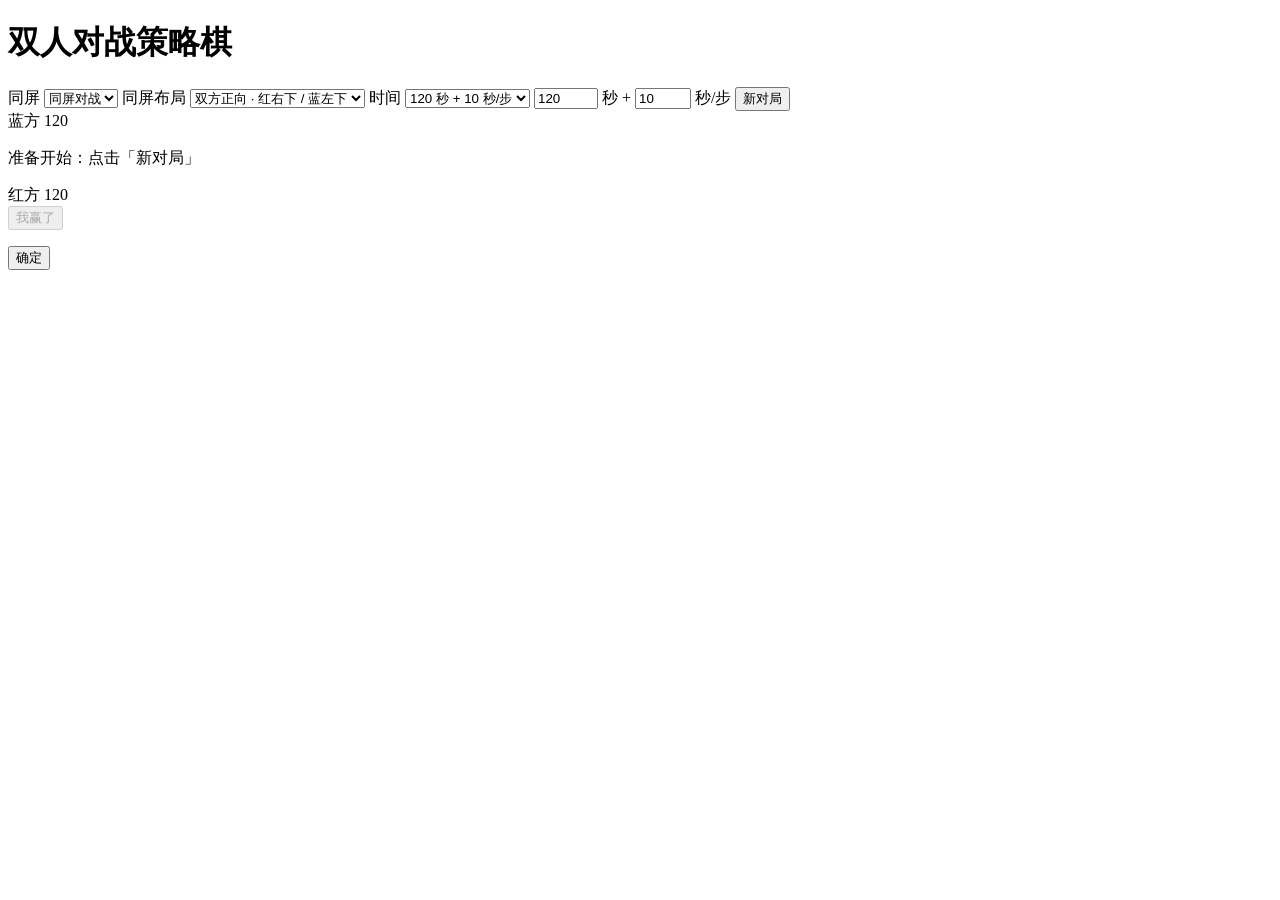
==== index.html @ 0191687a "Update project structure and add initial configuration files" ====
﻿<!DOCTYPE html>
<html lang="zh-CN">
<head>
  <meta charset="UTF-8" />
  <meta name="viewport" content="width=device-width, initial-scale=1" />
  <title>双人对战策略棋 · 十连胜</title>
  <link rel="stylesheet" href="css/style.css" />
</head>
<body>
  <div id="app" class="app" data-screen-mode="1" data-battle-mode="same">
    <header class="top-bar">
      <h1 class="title">双人对战策略棋</h1>
      <div class="mode-picks">
        <label>同屏
          <select id="battleMode">
            <option value="same">同屏对战</option>
            <option value="dual">双机对战</option>
          </select>
        </label>
        <label class="same-only">同屏布局
          <select id="screenMode">
            <option value="1">双方正向 · 红右下 / 蓝左下</option>
            <option value="2">蓝方旋转 180°</option>
          </select>
        </label>
        <label>时间
          <select id="timePreset">
            <option value="120">120 秒 + 10 秒/步</option>
            <option value="custom">自定义</option>
            <option value="unlimited">无限制</option>
          </select>
        </label>
        <span id="customTimeRow" class="custom-time hidden">
          <input type="number" id="baseSec" min="30" max="3600" value="120" /> 秒 +
          <input type="number" id="incSec" min="0" max="120" value="10" /> 秒/步
        </span>
        <button type="button" id="btnNewGame" class="btn">新对局</button>
      </div>
    </header>

    <div class="game-wrap">
      <aside class="panel panel--blue" id="panelBlue" data-player="blue">
        <div class="panel-head">
          <span class="player-name">蓝方</span>
          <span class="clock" id="clockBlue">120</span>
        </div>
        <div class="queue" id="queueBlue" aria-label="蓝方出棋列"></div>
      </aside>

      <main class="board-wrap">
        <div id="firstPlayerBanner" class="banner hidden" role="status"></div>
        <div id="board" class="board" aria-label="15 乘 15 棋盘"></div>
        <p class="hint" id="statusText">准备开始：点击「新对局」</p>
      </main>

      <aside class="panel panel--red" id="panelRed" data-player="red">
        <div class="panel-head">
          <span class="player-name">红方</span>
          <span class="clock" id="clockRed">120</span>
        </div>
        <div class="queue" id="queueRed" aria-label="红方出棋列"></div>
      </aside>
    </div>

    <footer class="bottom-bar">
      <button type="button" id="btnClaimWin" class="btn btn--gold" disabled>我赢了</button>
    </footer>
  </div>

  <div id="modalOverlay" class="modal-overlay hidden" aria-hidden="true">
    <div class="modal" role="dialog" aria-modal="true">
      <p id="modalMessage"></p>
      <button type="button" id="modalClose" class="btn">确定</button>
    </div>
  </div>

  <script defer src="js/game.js"></script>
</body>
</html>
---- css/style.css ----
: r o o t   { 
     - - b g - p a g e :   # 1 a 1 d 2 3 ; 
     - - b o a r d - b g :   # c 8 c 8 c 8 ; 
     - - g r i d - l i n e :   # f f f f f f ; 
     - - c e l l - s t a r t :   # 5 a 5 a 5 a ; 
     - - t e x t :   # e 8 e a e d ; 
     - - m u t e d :   # 9 a a 0 a 6 ; 
     - - r e d - p i p :   # c 6 2 8 2 8 ; 
     - - b l u e - p i p :   # 0 d 4 7 a 1 ; 
     - - p i e c e - w h i t e :   # f a f a f a ; 
     - - p i e c e - s h a d o w :   r g b a ( 0 ,   0 ,   0 ,   0 . 3 5 ) ; 
     - - g o l d :   # f f c 1 0 7 ; 
     - - c e l l - s i z e :   3 6 p x ; 
 } 
 * ,   * : : b e f o r e ,   * : : a f t e r   {   b o x - s i z i n g :   b o r d e r - b o x ;   } 
 b o d y   { 
     m a r g i n :   0 ; 
     m i n - h e i g h t :   1 0 0 v h ; 
     f o n t - f a m i l y :   " S e g o e   U I " ,   " P i n g F a n g   S C " ,   " M i c r o s o f t   Y a H e i " ,   s a n s - s e r i f ; 
     b a c k g r o u n d :   v a r ( - - b g - p a g e ) ; 
     c o l o r :   v a r ( - - t e x t ) ; 
 } 
 . a p p   {   d i s p l a y :   f l e x ;   f l e x - d i r e c t i o n :   c o l u m n ;   m i n - h e i g h t :   1 0 0 v h ;   p a d d i n g :   0 . 7 5 r e m   1 r e m ;   } 
 . t o p - b a r   {   d i s p l a y :   f l e x ;   f l e x - w r a p :   w r a p ;   a l i g n - i t e m s :   c e n t e r ;   g a p :   0 . 7 5 r e m   1 r e m ;   m a r g i n - b o t t o m :   0 . 7 5 r e m ;   } 
 . t i t l e   {   m a r g i n :   0 ;   f o n t - s i z e :   1 . 2 5 r e m ;   f o n t - w e i g h t :   6 0 0 ;   } 
 . m o d e - p i c k s   {   d i s p l a y :   f l e x ;   f l e x - w r a p :   w r a p ;   a l i g n - i t e m s :   c e n t e r ;   g a p :   0 . 5 r e m   1 r e m ;   } 
 . m o d e - p i c k s   l a b e l   {   f o n t - s i z e :   0 . 8 7 5 r e m ;   c o l o r :   v a r ( - - m u t e d ) ;   } 
 . m o d e - p i c k s   s e l e c t ,   . m o d e - p i c k s   i n p u t [ t y p e = " n u m b e r " ]   { 
     m a r g i n - l e f t :   0 . 3 5 r e m ; 
     p a d d i n g :   0 . 2 5 r e m   0 . 5 r e m ; 
     b o r d e r - r a d i u s :   6 p x ; 
     b o r d e r :   1 p x   s o l i d   # 4 4 4 ; 
     b a c k g r o u n d :   # 2 a 2 f 3 8 ; 
     c o l o r :   v a r ( - - t e x t ) ; 
 } 
 . c u s t o m - t i m e . h i d d e n   {   d i s p l a y :   n o n e ;   } 
 . b t n   { 
     p a d d i n g :   0 . 4 5 r e m   1 r e m ; 
     b o r d e r - r a d i u s :   8 p x ; 
     b o r d e r :   1 p x   s o l i d   # 5 5 5 ; 
     b a c k g r o u n d :   # 3 a 4 2 4 d ; 
     c o l o r :   v a r ( - - t e x t ) ; 
     c u r s o r :   p o i n t e r ; 
     f o n t - s i z e :   0 . 9 r e m ; 
 } 
 . b t n : h o v e r : n o t ( : d i s a b l e d )   {   b a c k g r o u n d :   # 4 a 5 4 6 2 ;   } 
 . b t n : d i s a b l e d   {   o p a c i t y :   0 . 4 5 ;   c u r s o r :   n o t - a l l o w e d ;   } 
 . b t n - - g o l d   { 
     b a c k g r o u n d :   l i n e a r - g r a d i e n t ( 1 8 0 d e g ,   # f f d 5 4 f ,   # f f 8 f 0 0 ) ; 
     c o l o r :   # 1 a 1 0 0 0 ; 
     b o r d e r - c o l o r :   # f f 6 f 0 0 ; 
     f o n t - w e i g h t :   6 0 0 ; 
 } 
 . g a m e - w r a p   { 
     f l e x :   1 ; 
     d i s p l a y :   f l e x ; 
     f l e x - d i r e c t i o n :   r o w ; 
     a l i g n - i t e m s :   s t r e t c h ; 
     j u s t i f y - c o n t e n t :   c e n t e r ; 
     g a p :   1 r e m ; 
     m i n - h e i g h t :   0 ; 
 } 
 . a p p [ d a t a - b a t t l e - m o d e = " s a m e " ] [ d a t a - s c r e e n - m o d e = " 1 " ]   . g a m e - w r a p   { 
     d i s p l a y :   g r i d ; 
     g r i d - t e m p l a t e - c o l u m n s :   a u t o   1 f r   a u t o ; 
     g r i d - t e m p l a t e - r o w s :   1 f r   a u t o ; 
     g r i d - t e m p l a t e - a r e a s :   " b l u e   b o a r d   r e d "   " .   b o t t o m   . " ; 
     a l i g n - i t e m s :   s t r e t c h ; 
     j u s t i f y - i t e m s :   c e n t e r ; 
 } 
 . a p p [ d a t a - b a t t l e - m o d e = " s a m e " ] [ d a t a - s c r e e n - m o d e = " 1 " ]   # p a n e l B l u e   {   g r i d - a r e a :   b l u e ;   a l i g n - s e l f :   e n d ;   j u s t i f y - s e l f :   s t a r t ;   } 
 . a p p [ d a t a - b a t t l e - m o d e = " s a m e " ] [ d a t a - s c r e e n - m o d e = " 1 " ]   . b o a r d - w r a p   {   g r i d - a r e a :   b o a r d ;   } 
 . a p p [ d a t a - b a t t l e - m o d e = " s a m e " ] [ d a t a - s c r e e n - m o d e = " 1 " ]   # p a n e l R e d   {   g r i d - a r e a :   r e d ;   a l i g n - s e l f :   e n d ;   j u s t i f y - s e l f :   e n d ;   } 
 . a p p [ d a t a - b a t t l e - m o d e = " s a m e " ] [ d a t a - s c r e e n - m o d e = " 1 " ]   . b o t t o m - b a r   {   g r i d - a r e a :   b o t t o m ;   j u s t i f y - s e l f :   c e n t e r ;   } 
 . a p p [ d a t a - b a t t l e - m o d e = " s a m e " ] [ d a t a - s c r e e n - m o d e = " 2 " ]   # p a n e l B l u e   { 
     t r a n s f o r m :   r o t a t e ( 1 8 0 d e g ) ; 
     t r a n s f o r m - o r i g i n :   c e n t e r   c e n t e r ; 
 } 
 . a p p [ d a t a - b a t t l e - m o d e = " s a m e " ] [ d a t a - s c r e e n - m o d e = " 2 " ]   # p a n e l B l u e   . q u e u e   {   f l e x - d i r e c t i o n :   c o l u m n - r e v e r s e ;   } 
 . a p p [ d a t a - b a t t l e - m o d e = " d u a l " ]   . b o t t o m - b a r   { 
     p o s i t i o n :   f i x e d ; 
     b o t t o m :   0 . 7 5 r e m ; 
     l e f t :   5 0 % ; 
     t r a n s f o r m :   t r a n s l a t e X ( - 5 0 % ) ; 
     z - i n d e x :   1 0 ; 
 } 
 . p a n e l   { 
     d i s p l a y :   f l e x ; 
     f l e x - d i r e c t i o n :   c o l u m n ; 
     m i n - w i d t h :   5 6 p x ; 
     p a d d i n g :   0 . 5 r e m ; 
     b o r d e r - r a d i u s :   1 0 p x ; 
     b a c k g r o u n d :   # 2 5 2 a 3 2 ; 
     b o r d e r :   1 p x   s o l i d   # 3 d 4 4 5 0 ; 
 } 
 . p a n e l - h e a d   {   d i s p l a y :   f l e x ;   f l e x - d i r e c t i o n :   c o l u m n ;   a l i g n - i t e m s :   c e n t e r ;   g a p :   0 . 2 5 r e m ;   m a r g i n - b o t t o m :   0 . 5 r e m ;   f o n t - s i z e :   0 . 8 r e m ;   } 
 . p l a y e r - n a m e   {   f o n t - w e i g h t :   6 0 0 ;   } 
 . p a n e l - - b l u e   . p l a y e r - n a m e   {   c o l o r :   # 6 4 b 5 f 6 ;   } 
 . p a n e l - - r e d   . p l a y e r - n a m e   {   c o l o r :   # e f 9 a 9 a ;   } 
 . c l o c k   {   f o n t - v a r i a n t - n u m e r i c :   t a b u l a r - n u m s ;   f o n t - s i z e :   1 . 1 r e m ;   } 
 . c l o c k - - w a r n   {   c o l o r :   # f f 5 2 5 2 ;   a n i m a t i o n :   p u l s e - r e d   0 . 6 s   e a s e - i n - o u t   i n f i n i t e ;   } 
 @ k e y f r a m e s   p u l s e - r e d   {   0 % ,   1 0 0 %   {   o p a c i t y :   1 ;   }   5 0 %   {   o p a c i t y :   0 . 5 5 ;   }   } 
 . q u e u e   { 
     d i s p l a y :   f l e x ; 
     f l e x - d i r e c t i o n :   c o l u m n ; 
     g a p :   6 p x ; 
     a l i g n - i t e m s :   c e n t e r ; 
     m i n - h e i g h t :   1 2 0 p x ; 
 } 
 . p i e c e   { 
     w i d t h :   2 5 p x ; 
     h e i g h t :   2 5 p x ; 
     m i n - w i d t h :   2 5 p x ; 
     m i n - h e i g h t :   2 5 p x ; 
     b o r d e r - r a d i u s :   6 p x ; 
     b a c k g r o u n d :   v a r ( - - p i e c e - w h i t e ) ; 
     b o x - s h a d o w :   0   2 p x   0   0   r g b a ( 0 ,   0 ,   0 ,   0 . 1 8 ) ,   0   4 p x   8 p x   v a r ( - - p i e c e - s h a d o w ) ,   i n s e t   0   1 p x   0   r g b a ( 2 5 5 ,   2 5 5 ,   2 5 5 ,   0 . 8 5 ) ; 
     d i s p l a y :   f l e x ; 
     a l i g n - i t e m s :   c e n t e r ; 
     j u s t i f y - c o n t e n t :   c e n t e r ; 
     f l e x - s h r i n k :   0 ; 
     o v e r f l o w :   h i d d e n ; 
 } 
 . p i e c e - - s v g   s v g   { 
     d i s p l a y :   b l o c k ; 
     w i d t h :   2 5 p x ; 
     h e i g h t :   2 5 p x ; 
     v e r t i c a l - a l i g n :   m i d d l e ; 
 } 
 . b o a r d - w r a p   {   d i s p l a y :   f l e x ;   f l e x - d i r e c t i o n :   c o l u m n ;   a l i g n - i t e m s :   c e n t e r ;   g a p :   0 . 5 r e m ;   p o s i t i o n :   r e l a t i v e ;   } 
 . b a n n e r   { 
     p o s i t i o n :   a b s o l u t e ; 
     t o p :   - 2 p x ; 
     l e f t :   5 0 % ; 
     t r a n s f o r m :   t r a n s l a t e X ( - 5 0 % ) ; 
     z - i n d e x :   5 ; 
     p a d d i n g :   0 . 5 r e m   1 . 2 5 r e m ; 
     b o r d e r - r a d i u s :   8 p x ; 
     b a c k g r o u n d :   r g b a ( 3 0 ,   3 5 ,   4 2 ,   0 . 9 5 ) ; 
     b o r d e r :   1 p x   s o l i d   # 5 5 5 ; 
     f o n t - w e i g h t :   6 0 0 ; 
     w h i t e - s p a c e :   n o w r a p ; 
 } 
 . b a n n e r . h i d d e n   {   d i s p l a y :   n o n e ;   } 
 . b o a r d   { 
     d i s p l a y :   g r i d ; 
     g r i d - t e m p l a t e - c o l u m n s :   r e p e a t ( 1 5 ,   v a r ( - - c e l l - s i z e ) ) ; 
     g r i d - t e m p l a t e - r o w s :   r e p e a t ( 1 5 ,   v a r ( - - c e l l - s i z e ) ) ; 
     g a p :   1 p x ; 
     b a c k g r o u n d :   v a r ( - - g r i d - l i n e ) ; 
     p a d d i n g :   1 p x ; 
     b o r d e r - r a d i u s :   4 p x ; 
     u s e r - s e l e c t :   n o n e ; 
 } 
 . c e l l   { 
     w i d t h :   v a r ( - - c e l l - s i z e ) ; 
     h e i g h t :   v a r ( - - c e l l - s i z e ) ; 
     b a c k g r o u n d :   v a r ( - - b o a r d - b g ) ; 
     d i s p l a y :   f l e x ; 
     a l i g n - i t e m s :   c e n t e r ; 
     j u s t i f y - c o n t e n t :   c e n t e r ; 
     c u r s o r :   p o i n t e r ; 
 } 
 . c e l l   >   . p i e c e   { 
     f l e x - s h r i n k :   0 ; 
 } 
 . c e l l - - s t a r t   {   b a c k g r o u n d :   v a r ( - - c e l l - s t a r t ) ;   } 
 . c e l l - - p r e v i e w   {   o u t l i n e :   2 p x   d a s h e d   r g b a ( 2 5 5 ,   2 5 5 ,   2 5 5 ,   0 . 5 ) ;   o u t l i n e - o f f s e t :   - 2 p x ;   } 
 . c e l l - - i n v a l i d   {   c u r s o r :   n o t - a l l o w e d ;   } 
 . p i e c e - - o n - b o a r d   { 
     b o x - s h a d o w :   0   1 p x   0   0   r g b a ( 0 ,   0 ,   0 ,   0 . 2 ) ,   0   3 p x   6 p x   v a r ( - - p i e c e - s h a d o w ) ,   i n s e t   0   1 p x   0   r g b a ( 2 5 5 ,   2 5 5 ,   2 5 5 ,   0 . 9 ) ; 
 } 
 . p i e c e - - n e x t   { 
     o u t l i n e :   3 p x   s o l i d   v a r ( - - g o l d ) ; 
     o u t l i n e - o f f s e t :   2 p x ; 
     a n i m a t i o n :   p o p - n e x t   1 s   e a s e - i n - o u t   i n f i n i t e ; 
 } 
 @ k e y f r a m e s   p o p - n e x t   {   0 % ,   1 0 0 %   {   t r a n s f o r m :   s c a l e ( 1 ) ;   }   5 0 %   {   t r a n s f o r m :   s c a l e ( 1 . 0 8 ) ;   }   } 
 . h i n t   {   m a r g i n :   0 ;   f o n t - s i z e :   0 . 9 r e m ;   c o l o r :   v a r ( - - m u t e d ) ;   t e x t - a l i g n :   c e n t e r ;   m a x - w i d t h :   2 8 r e m ;   } 
 . b o t t o m - b a r   {   m a r g i n - t o p :   a u t o ;   p a d d i n g - t o p :   0 . 7 5 r e m ;   d i s p l a y :   f l e x ;   j u s t i f y - c o n t e n t :   c e n t e r ;   } 
 . f x - w i n   {   a n i m a t i o n :   w i n - g l o w   1 . 2 s   e a s e - o u t   f o r w a r d s ;   } 
 @ k e y f r a m e s   w i n - g l o w   { 
     0 %   {   b o x - s h a d o w :   0   0   0   0   r g b a ( 2 5 5 ,   1 9 3 ,   7 ,   0 . 8 ) ;   } 
     1 0 0 %   {   b o x - s h a d o w :   0   0   3 2 p x   1 2 p x   r g b a ( 2 5 5 ,   1 9 3 ,   7 ,   0 . 3 5 ) ;   } 
 } 
 . b o a r d - - l o c k e d   . c e l l   {   p o i n t e r - e v e n t s :   n o n e ;   c u r s o r :   d e f a u l t ;   } 
 . m o d a l - o v e r l a y   { 
     p o s i t i o n :   f i x e d ; 
     i n s e t :   0 ; 
     b a c k g r o u n d :   r g b a ( 0 ,   0 ,   0 ,   0 . 5 5 ) ; 
     d i s p l a y :   f l e x ; 
     a l i g n - i t e m s :   c e n t e r ; 
     j u s t i f y - c o n t e n t :   c e n t e r ; 
     z - i n d e x :   1 0 0 ; 
     p a d d i n g :   1 r e m ; 
 } 
 . m o d a l - o v e r l a y . h i d d e n   {   d i s p l a y :   n o n e ;   } 
 . m o d a l   { 
     b a c k g r o u n d :   # 2 d 3 3 3 d ; 
     b o r d e r :   1 p x   s o l i d   # 5 5 5 ; 
     b o r d e r - r a d i u s :   1 2 p x ; 
     p a d d i n g :   1 . 5 r e m ; 
     m a x - w i d t h :   2 2 r e m ; 
     t e x t - a l i g n :   c e n t e r ; 
 } 
 . m o d a l   p   {   m a r g i n :   0   0   1 r e m ;   l i n e - h e i g h t :   1 . 5 ;   } 
 @ m e d i a   ( m a x - w i d t h :   9 0 0 p x )   { 
     : r o o t   {   - - c e l l - s i z e :   2 8 p x ;   } 
     . g a m e - w r a p   {   f l e x - w r a p :   w r a p ;   } 
 } 
 
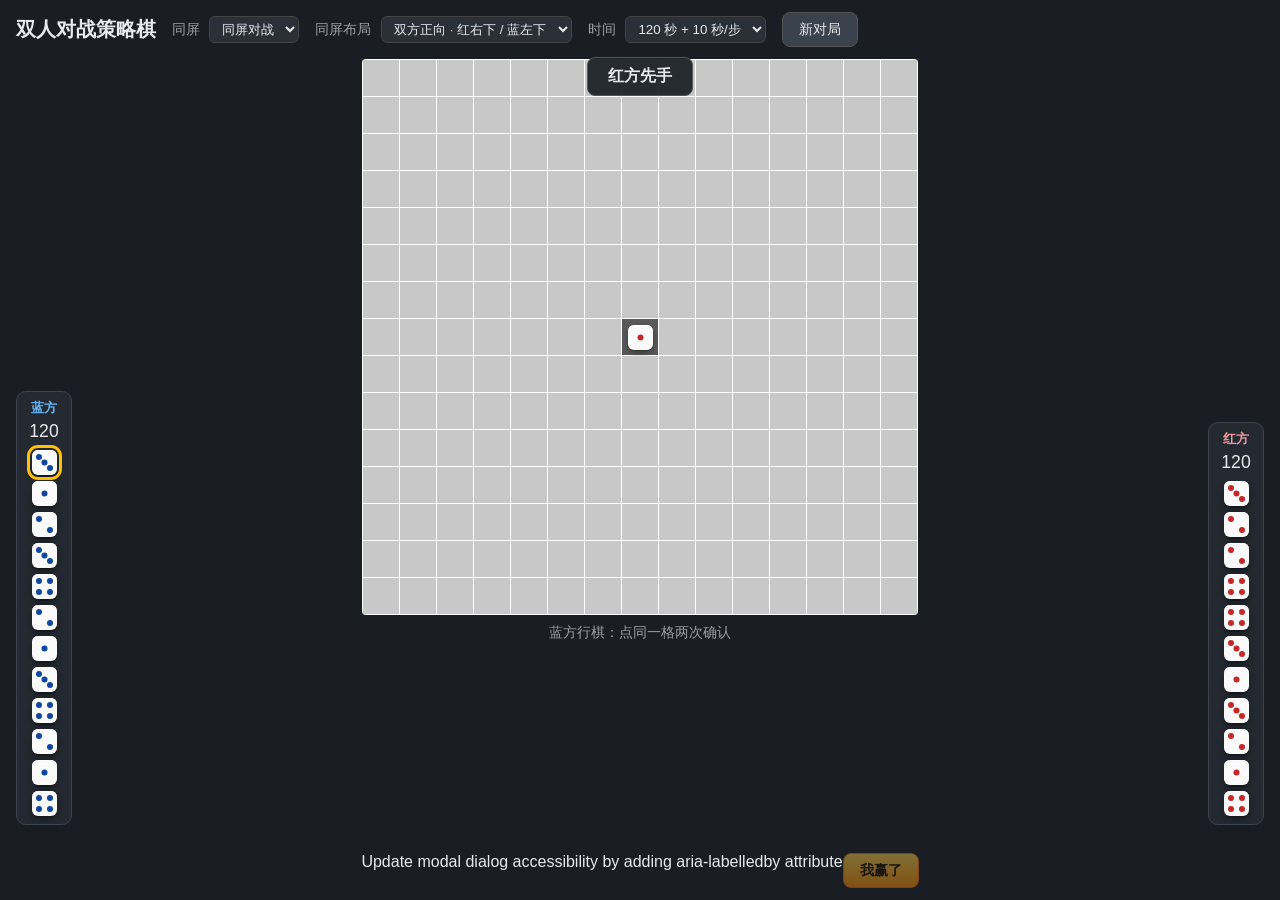
==== commit 8aaea9e2: "确认提交游戏代码" ====
--- a/index.html
+++ b/index.html
@@ -63,7 +63,7 @@
     </div>
 
     <footer class="bottom-bar">
-      <button type="button" id="btnClaimWin" class="btn btn--gold" disabled>我赢了</button>
+Update modal dialog accessibility by adding aria-labelledby attribute      <button type="button" id="btnClaimWin" class="btn btn--gold" disabled>我赢了</button>
     </footer>
   </div>
 
--- a/css/style.css
+++ b/css/style.css
@@ -1,211 +1,210 @@
-: r o o t   { 
-     - - b g - p a g e :   # 1 a 1 d 2 3 ; 
-     - - b o a r d - b g :   # c 8 c 8 c 8 ; 
-     - - g r i d - l i n e :   # f f f f f f ; 
-     - - c e l l - s t a r t :   # 5 a 5 a 5 a ; 
-     - - t e x t :   # e 8 e a e d ; 
-     - - m u t e d :   # 9 a a 0 a 6 ; 
-     - - r e d - p i p :   # c 6 2 8 2 8 ; 
-     - - b l u e - p i p :   # 0 d 4 7 a 1 ; 
-     - - p i e c e - w h i t e :   # f a f a f a ; 
-     - - p i e c e - s h a d o w :   r g b a ( 0 ,   0 ,   0 ,   0 . 3 5 ) ; 
-     - - g o l d :   # f f c 1 0 7 ; 
-     - - c e l l - s i z e :   3 6 p x ; 
- } 
- * ,   * : : b e f o r e ,   * : : a f t e r   {   b o x - s i z i n g :   b o r d e r - b o x ;   } 
- b o d y   { 
-     m a r g i n :   0 ; 
-     m i n - h e i g h t :   1 0 0 v h ; 
-     f o n t - f a m i l y :   " S e g o e   U I " ,   " P i n g F a n g   S C " ,   " M i c r o s o f t   Y a H e i " ,   s a n s - s e r i f ; 
-     b a c k g r o u n d :   v a r ( - - b g - p a g e ) ; 
-     c o l o r :   v a r ( - - t e x t ) ; 
- } 
- . a p p   {   d i s p l a y :   f l e x ;   f l e x - d i r e c t i o n :   c o l u m n ;   m i n - h e i g h t :   1 0 0 v h ;   p a d d i n g :   0 . 7 5 r e m   1 r e m ;   } 
- . t o p - b a r   {   d i s p l a y :   f l e x ;   f l e x - w r a p :   w r a p ;   a l i g n - i t e m s :   c e n t e r ;   g a p :   0 . 7 5 r e m   1 r e m ;   m a r g i n - b o t t o m :   0 . 7 5 r e m ;   } 
- . t i t l e   {   m a r g i n :   0 ;   f o n t - s i z e :   1 . 2 5 r e m ;   f o n t - w e i g h t :   6 0 0 ;   } 
- . m o d e - p i c k s   {   d i s p l a y :   f l e x ;   f l e x - w r a p :   w r a p ;   a l i g n - i t e m s :   c e n t e r ;   g a p :   0 . 5 r e m   1 r e m ;   } 
- . m o d e - p i c k s   l a b e l   {   f o n t - s i z e :   0 . 8 7 5 r e m ;   c o l o r :   v a r ( - - m u t e d ) ;   } 
- . m o d e - p i c k s   s e l e c t ,   . m o d e - p i c k s   i n p u t [ t y p e = " n u m b e r " ]   { 
-     m a r g i n - l e f t :   0 . 3 5 r e m ; 
-     p a d d i n g :   0 . 2 5 r e m   0 . 5 r e m ; 
-     b o r d e r - r a d i u s :   6 p x ; 
-     b o r d e r :   1 p x   s o l i d   # 4 4 4 ; 
-     b a c k g r o u n d :   # 2 a 2 f 3 8 ; 
-     c o l o r :   v a r ( - - t e x t ) ; 
- } 
- . c u s t o m - t i m e . h i d d e n   {   d i s p l a y :   n o n e ;   } 
- . b t n   { 
-     p a d d i n g :   0 . 4 5 r e m   1 r e m ; 
-     b o r d e r - r a d i u s :   8 p x ; 
-     b o r d e r :   1 p x   s o l i d   # 5 5 5 ; 
-     b a c k g r o u n d :   # 3 a 4 2 4 d ; 
-     c o l o r :   v a r ( - - t e x t ) ; 
-     c u r s o r :   p o i n t e r ; 
-     f o n t - s i z e :   0 . 9 r e m ; 
- } 
- . b t n : h o v e r : n o t ( : d i s a b l e d )   {   b a c k g r o u n d :   # 4 a 5 4 6 2 ;   } 
- . b t n : d i s a b l e d   {   o p a c i t y :   0 . 4 5 ;   c u r s o r :   n o t - a l l o w e d ;   } 
- . b t n - - g o l d   { 
-     b a c k g r o u n d :   l i n e a r - g r a d i e n t ( 1 8 0 d e g ,   # f f d 5 4 f ,   # f f 8 f 0 0 ) ; 
-     c o l o r :   # 1 a 1 0 0 0 ; 
-     b o r d e r - c o l o r :   # f f 6 f 0 0 ; 
-     f o n t - w e i g h t :   6 0 0 ; 
- } 
- . g a m e - w r a p   { 
-     f l e x :   1 ; 
-     d i s p l a y :   f l e x ; 
-     f l e x - d i r e c t i o n :   r o w ; 
-     a l i g n - i t e m s :   s t r e t c h ; 
-     j u s t i f y - c o n t e n t :   c e n t e r ; 
-     g a p :   1 r e m ; 
-     m i n - h e i g h t :   0 ; 
- } 
- . a p p [ d a t a - b a t t l e - m o d e = " s a m e " ] [ d a t a - s c r e e n - m o d e = " 1 " ]   . g a m e - w r a p   { 
-     d i s p l a y :   g r i d ; 
-     g r i d - t e m p l a t e - c o l u m n s :   a u t o   1 f r   a u t o ; 
-     g r i d - t e m p l a t e - r o w s :   1 f r   a u t o ; 
-     g r i d - t e m p l a t e - a r e a s :   " b l u e   b o a r d   r e d "   " .   b o t t o m   . " ; 
-     a l i g n - i t e m s :   s t r e t c h ; 
-     j u s t i f y - i t e m s :   c e n t e r ; 
- } 
- . a p p [ d a t a - b a t t l e - m o d e = " s a m e " ] [ d a t a - s c r e e n - m o d e = " 1 " ]   # p a n e l B l u e   {   g r i d - a r e a :   b l u e ;   a l i g n - s e l f :   e n d ;   j u s t i f y - s e l f :   s t a r t ;   } 
- . a p p [ d a t a - b a t t l e - m o d e = " s a m e " ] [ d a t a - s c r e e n - m o d e = " 1 " ]   . b o a r d - w r a p   {   g r i d - a r e a :   b o a r d ;   } 
- . a p p [ d a t a - b a t t l e - m o d e = " s a m e " ] [ d a t a - s c r e e n - m o d e = " 1 " ]   # p a n e l R e d   {   g r i d - a r e a :   r e d ;   a l i g n - s e l f :   e n d ;   j u s t i f y - s e l f :   e n d ;   } 
- . a p p [ d a t a - b a t t l e - m o d e = " s a m e " ] [ d a t a - s c r e e n - m o d e = " 1 " ]   . b o t t o m - b a r   {   g r i d - a r e a :   b o t t o m ;   j u s t i f y - s e l f :   c e n t e r ;   } 
- . a p p [ d a t a - b a t t l e - m o d e = " s a m e " ] [ d a t a - s c r e e n - m o d e = " 2 " ]   # p a n e l B l u e   { 
-     t r a n s f o r m :   r o t a t e ( 1 8 0 d e g ) ; 
-     t r a n s f o r m - o r i g i n :   c e n t e r   c e n t e r ; 
- } 
- . a p p [ d a t a - b a t t l e - m o d e = " s a m e " ] [ d a t a - s c r e e n - m o d e = " 2 " ]   # p a n e l B l u e   . q u e u e   {   f l e x - d i r e c t i o n :   c o l u m n - r e v e r s e ;   } 
- . a p p [ d a t a - b a t t l e - m o d e = " d u a l " ]   . b o t t o m - b a r   { 
-     p o s i t i o n :   f i x e d ; 
-     b o t t o m :   0 . 7 5 r e m ; 
-     l e f t :   5 0 % ; 
-     t r a n s f o r m :   t r a n s l a t e X ( - 5 0 % ) ; 
-     z - i n d e x :   1 0 ; 
- } 
- . p a n e l   { 
-     d i s p l a y :   f l e x ; 
-     f l e x - d i r e c t i o n :   c o l u m n ; 
-     m i n - w i d t h :   5 6 p x ; 
-     p a d d i n g :   0 . 5 r e m ; 
-     b o r d e r - r a d i u s :   1 0 p x ; 
-     b a c k g r o u n d :   # 2 5 2 a 3 2 ; 
-     b o r d e r :   1 p x   s o l i d   # 3 d 4 4 5 0 ; 
- } 
- . p a n e l - h e a d   {   d i s p l a y :   f l e x ;   f l e x - d i r e c t i o n :   c o l u m n ;   a l i g n - i t e m s :   c e n t e r ;   g a p :   0 . 2 5 r e m ;   m a r g i n - b o t t o m :   0 . 5 r e m ;   f o n t - s i z e :   0 . 8 r e m ;   } 
- . p l a y e r - n a m e   {   f o n t - w e i g h t :   6 0 0 ;   } 
- . p a n e l - - b l u e   . p l a y e r - n a m e   {   c o l o r :   # 6 4 b 5 f 6 ;   } 
- . p a n e l - - r e d   . p l a y e r - n a m e   {   c o l o r :   # e f 9 a 9 a ;   } 
- . c l o c k   {   f o n t - v a r i a n t - n u m e r i c :   t a b u l a r - n u m s ;   f o n t - s i z e :   1 . 1 r e m ;   } 
- . c l o c k - - w a r n   {   c o l o r :   # f f 5 2 5 2 ;   a n i m a t i o n :   p u l s e - r e d   0 . 6 s   e a s e - i n - o u t   i n f i n i t e ;   } 
- @ k e y f r a m e s   p u l s e - r e d   {   0 % ,   1 0 0 %   {   o p a c i t y :   1 ;   }   5 0 %   {   o p a c i t y :   0 . 5 5 ;   }   } 
- . q u e u e   { 
-     d i s p l a y :   f l e x ; 
-     f l e x - d i r e c t i o n :   c o l u m n ; 
-     g a p :   6 p x ; 
-     a l i g n - i t e m s :   c e n t e r ; 
-     m i n - h e i g h t :   1 2 0 p x ; 
- } 
- . p i e c e   { 
-     w i d t h :   2 5 p x ; 
-     h e i g h t :   2 5 p x ; 
-     m i n - w i d t h :   2 5 p x ; 
-     m i n - h e i g h t :   2 5 p x ; 
-     b o r d e r - r a d i u s :   6 p x ; 
-     b a c k g r o u n d :   v a r ( - - p i e c e - w h i t e ) ; 
-     b o x - s h a d o w :   0   2 p x   0   0   r g b a ( 0 ,   0 ,   0 ,   0 . 1 8 ) ,   0   4 p x   8 p x   v a r ( - - p i e c e - s h a d o w ) ,   i n s e t   0   1 p x   0   r g b a ( 2 5 5 ,   2 5 5 ,   2 5 5 ,   0 . 8 5 ) ; 
-     d i s p l a y :   f l e x ; 
-     a l i g n - i t e m s :   c e n t e r ; 
-     j u s t i f y - c o n t e n t :   c e n t e r ; 
-     f l e x - s h r i n k :   0 ; 
-     o v e r f l o w :   h i d d e n ; 
- } 
- . p i e c e - - s v g   s v g   { 
-     d i s p l a y :   b l o c k ; 
-     w i d t h :   2 5 p x ; 
-     h e i g h t :   2 5 p x ; 
-     v e r t i c a l - a l i g n :   m i d d l e ; 
- } 
- . b o a r d - w r a p   {   d i s p l a y :   f l e x ;   f l e x - d i r e c t i o n :   c o l u m n ;   a l i g n - i t e m s :   c e n t e r ;   g a p :   0 . 5 r e m ;   p o s i t i o n :   r e l a t i v e ;   } 
- . b a n n e r   { 
-     p o s i t i o n :   a b s o l u t e ; 
-     t o p :   - 2 p x ; 
-     l e f t :   5 0 % ; 
-     t r a n s f o r m :   t r a n s l a t e X ( - 5 0 % ) ; 
-     z - i n d e x :   5 ; 
-     p a d d i n g :   0 . 5 r e m   1 . 2 5 r e m ; 
-     b o r d e r - r a d i u s :   8 p x ; 
-     b a c k g r o u n d :   r g b a ( 3 0 ,   3 5 ,   4 2 ,   0 . 9 5 ) ; 
-     b o r d e r :   1 p x   s o l i d   # 5 5 5 ; 
-     f o n t - w e i g h t :   6 0 0 ; 
-     w h i t e - s p a c e :   n o w r a p ; 
- } 
- . b a n n e r . h i d d e n   {   d i s p l a y :   n o n e ;   } 
- . b o a r d   { 
-     d i s p l a y :   g r i d ; 
-     g r i d - t e m p l a t e - c o l u m n s :   r e p e a t ( 1 5 ,   v a r ( - - c e l l - s i z e ) ) ; 
-     g r i d - t e m p l a t e - r o w s :   r e p e a t ( 1 5 ,   v a r ( - - c e l l - s i z e ) ) ; 
-     g a p :   1 p x ; 
-     b a c k g r o u n d :   v a r ( - - g r i d - l i n e ) ; 
-     p a d d i n g :   1 p x ; 
-     b o r d e r - r a d i u s :   4 p x ; 
-     u s e r - s e l e c t :   n o n e ; 
- } 
- . c e l l   { 
-     w i d t h :   v a r ( - - c e l l - s i z e ) ; 
-     h e i g h t :   v a r ( - - c e l l - s i z e ) ; 
-     b a c k g r o u n d :   v a r ( - - b o a r d - b g ) ; 
-     d i s p l a y :   f l e x ; 
-     a l i g n - i t e m s :   c e n t e r ; 
-     j u s t i f y - c o n t e n t :   c e n t e r ; 
-     c u r s o r :   p o i n t e r ; 
- } 
- . c e l l   >   . p i e c e   { 
-     f l e x - s h r i n k :   0 ; 
- } 
- . c e l l - - s t a r t   {   b a c k g r o u n d :   v a r ( - - c e l l - s t a r t ) ;   } 
- . c e l l - - p r e v i e w   {   o u t l i n e :   2 p x   d a s h e d   r g b a ( 2 5 5 ,   2 5 5 ,   2 5 5 ,   0 . 5 ) ;   o u t l i n e - o f f s e t :   - 2 p x ;   } 
- . c e l l - - i n v a l i d   {   c u r s o r :   n o t - a l l o w e d ;   } 
- . p i e c e - - o n - b o a r d   { 
-     b o x - s h a d o w :   0   1 p x   0   0   r g b a ( 0 ,   0 ,   0 ,   0 . 2 ) ,   0   3 p x   6 p x   v a r ( - - p i e c e - s h a d o w ) ,   i n s e t   0   1 p x   0   r g b a ( 2 5 5 ,   2 5 5 ,   2 5 5 ,   0 . 9 ) ; 
- } 
- . p i e c e - - n e x t   { 
-     o u t l i n e :   3 p x   s o l i d   v a r ( - - g o l d ) ; 
-     o u t l i n e - o f f s e t :   2 p x ; 
-     a n i m a t i o n :   p o p - n e x t   1 s   e a s e - i n - o u t   i n f i n i t e ; 
- } 
- @ k e y f r a m e s   p o p - n e x t   {   0 % ,   1 0 0 %   {   t r a n s f o r m :   s c a l e ( 1 ) ;   }   5 0 %   {   t r a n s f o r m :   s c a l e ( 1 . 0 8 ) ;   }   } 
- . h i n t   {   m a r g i n :   0 ;   f o n t - s i z e :   0 . 9 r e m ;   c o l o r :   v a r ( - - m u t e d ) ;   t e x t - a l i g n :   c e n t e r ;   m a x - w i d t h :   2 8 r e m ;   } 
- . b o t t o m - b a r   {   m a r g i n - t o p :   a u t o ;   p a d d i n g - t o p :   0 . 7 5 r e m ;   d i s p l a y :   f l e x ;   j u s t i f y - c o n t e n t :   c e n t e r ;   } 
- . f x - w i n   {   a n i m a t i o n :   w i n - g l o w   1 . 2 s   e a s e - o u t   f o r w a r d s ;   } 
- @ k e y f r a m e s   w i n - g l o w   { 
-     0 %   {   b o x - s h a d o w :   0   0   0   0   r g b a ( 2 5 5 ,   1 9 3 ,   7 ,   0 . 8 ) ;   } 
-     1 0 0 %   {   b o x - s h a d o w :   0   0   3 2 p x   1 2 p x   r g b a ( 2 5 5 ,   1 9 3 ,   7 ,   0 . 3 5 ) ;   } 
- } 
- . b o a r d - - l o c k e d   . c e l l   {   p o i n t e r - e v e n t s :   n o n e ;   c u r s o r :   d e f a u l t ;   } 
- . m o d a l - o v e r l a y   { 
-     p o s i t i o n :   f i x e d ; 
-     i n s e t :   0 ; 
-     b a c k g r o u n d :   r g b a ( 0 ,   0 ,   0 ,   0 . 5 5 ) ; 
-     d i s p l a y :   f l e x ; 
-     a l i g n - i t e m s :   c e n t e r ; 
-     j u s t i f y - c o n t e n t :   c e n t e r ; 
-     z - i n d e x :   1 0 0 ; 
-     p a d d i n g :   1 r e m ; 
- } 
- . m o d a l - o v e r l a y . h i d d e n   {   d i s p l a y :   n o n e ;   } 
- . m o d a l   { 
-     b a c k g r o u n d :   # 2 d 3 3 3 d ; 
-     b o r d e r :   1 p x   s o l i d   # 5 5 5 ; 
-     b o r d e r - r a d i u s :   1 2 p x ; 
-     p a d d i n g :   1 . 5 r e m ; 
-     m a x - w i d t h :   2 2 r e m ; 
-     t e x t - a l i g n :   c e n t e r ; 
- } 
- . m o d a l   p   {   m a r g i n :   0   0   1 r e m ;   l i n e - h e i g h t :   1 . 5 ;   } 
- @ m e d i a   ( m a x - w i d t h :   9 0 0 p x )   { 
-     : r o o t   {   - - c e l l - s i z e :   2 8 p x ;   } 
-     . g a m e - w r a p   {   f l e x - w r a p :   w r a p ;   } 
- } 
- +:root {
+  --bg-page: #1a1d23;
+  --board-bg: #c8c8c8;
+  --grid-line: #ffffff;
+  --cell-start: #5a5a5a;
+  --text: #e8eaed;
+  --muted: #9aa0a6;
+  --red-pip: #c62828;
+  --blue-pip: #0d47a1;
+  --piece-white: #fafafa;
+  --piece-shadow: rgba(0, 0, 0, 0.35);
+  --gold: #ffc107;
+  --cell-size: 36px;
+}
+*, *::before, *::after { box-sizing: border-box; }
+body {
+  margin: 0;
+  min-height: 100vh;
+  font-family: "Segoe UI", "PingFang SC", "Microsoft YaHei", sans-serif;
+  background: var(--bg-page);
+  color: var(--text);
+}
+.app { display: flex; flex-direction: column; min-height: 100vh; padding: 0.75rem 1rem; }
+.top-bar { display: flex; flex-wrap: wrap; align-items: center; gap: 0.75rem 1rem; margin-bottom: 0.75rem; }
+.title { margin: 0; font-size: 1.25rem; font-weight: 600; }
+.mode-picks { display: flex; flex-wrap: wrap; align-items: center; gap: 0.5rem 1rem; }
+.mode-picks label { font-size: 0.875rem; color: var(--muted); }
+.mode-picks select, .mode-picks input[type="number"] {
+  margin-left: 0.35rem;
+  padding: 0.25rem 0.5rem;
+  border-radius: 6px;
+  border: 1px solid #444;
+  background: #2a2f38;
+  color: var(--text);
+}
+.custom-time.hidden { display: none; }
+.btn {
+  padding: 0.45rem 1rem;
+  border-radius: 8px;
+  border: 1px solid #555;
+  background: #3a424d;
+  color: var(--text);
+  cursor: pointer;
+  font-size: 0.9rem;
+}
+.btn:hover:not(:disabled) { background: #4a5462; }
+.btn:disabled { opacity: 0.45; cursor: not-allowed; }
+.btn--gold {
+  background: linear-gradient(180deg, #ffd54f, #ff8f00);
+  color: #1a1000;
+  border-color: #ff6f00;
+  font-weight: 600;
+}
+.game-wrap {
+  flex: 1;
+  display: flex;
+  flex-direction: row;
+  align-items: stretch;
+  justify-content: center;
+  gap: 1rem;
+  min-height: 0;
+}
+.app[data-battle-mode="same"][data-screen-mode="1"] .game-wrap {
+  display: grid;
+  grid-template-columns: auto 1fr auto;
+  grid-template-rows: 1fr auto;
+  grid-template-areas: "blue board red" ". bottom .";
+  align-items: stretch;
+  justify-items: center;
+}
+.app[data-battle-mode="same"][data-screen-mode="1"] #panelBlue { grid-area: blue; align-self: end; justify-self: start; }
+.app[data-battle-mode="same"][data-screen-mode="1"] .board-wrap { grid-area: board; }
+.app[data-battle-mode="same"][data-screen-mode="1"] #panelRed { grid-area: red; align-self: end; justify-self: end; }
+.app[data-battle-mode="same"][data-screen-mode="1"] .bottom-bar { grid-area: bottom; justify-self: center; }
+.app[data-battle-mode="same"][data-screen-mode="2"] #panelBlue {
+  transform: rotate(180deg);
+  transform-origin: center center;
+}
+.app[data-battle-mode="same"][data-screen-mode="2"] #panelBlue .queue { flex-direction: column-reverse; }
+.app[data-battle-mode="dual"] .bottom-bar {
+  position: fixed;
+  bottom: 0.75rem;
+  left: 50%;
+  transform: translateX(-50%);
+  z-index: 10;
+}
+.panel {
+  display: flex;
+  flex-direction: column;
+  min-width: 56px;
+  padding: 0.5rem;
+  border-radius: 10px;
+  background: #252a32;
+  border: 1px solid #3d4450;
+}
+.panel-head { display: flex; flex-direction: column; align-items: center; gap: 0.25rem; margin-bottom: 0.5rem; font-size: 0.8rem; }
+.player-name { font-weight: 600; }
+.panel--blue .player-name { color: #64b5f6; }
+.panel--red .player-name { color: #ef9a9a; }
+.clock { font-variant-numeric: tabular-nums; font-size: 1.1rem; }
+.clock--warn { color: #ff5252; animation: pulse-red 0.6s ease-in-out infinite; }
+@keyframes pulse-red { 0%, 100% { opacity: 1; } 50% { opacity: 0.55; } }
+.queue {
+  display: flex;
+  flex-direction: column;
+  gap: 6px;
+  align-items: center;
+  min-height: 120px;
+}
+.piece {
+  width: 25px;
+  height: 25px;
+  min-width: 25px;
+  min-height: 25px;
+  border-radius: 6px;
+  background: var(--piece-white);
+  box-shadow: 0 2px 0 0 rgba(0, 0, 0, 0.18), 0 4px 8px var(--piece-shadow), inset 0 1px 0 rgba(255, 255, 255, 0.85);
+  display: flex;
+  align-items: center;
+  justify-content: center;
+  flex-shrink: 0;
+  overflow: hidden;
+}
+.piece--svg svg {
+  display: block;
+  width: 25px;
+  height: 25px;
+  vertical-align: middle;
+}
+.board-wrap { display: flex; flex-direction: column; align-items: center; gap: 0.5rem; position: relative; }
+.banner {
+  position: absolute;
+  top: -2px;
+  left: 50%;
+  transform: translateX(-50%);
+  z-index: 5;
+  padding: 0.5rem 1.25rem;
+  border-radius: 8px;
+  background: rgba(30, 35, 42, 0.95);
+  border: 1px solid #555;
+  font-weight: 600;
+  white-space: nowrap;
+}
+.banner.hidden { display: none; }
+.board {
+  display: grid;
+  grid-template-columns: repeat(15, var(--cell-size));
+  grid-template-rows: repeat(15, var(--cell-size));
+  gap: 1px;
+  background: var(--grid-line);
+  padding: 1px;
+  border-radius: 4px;
+  user-select: none;
+}
+.cell {
+  width: var(--cell-size);
+  height: var(--cell-size);
+  background: var(--board-bg);
+  display: flex;
+  align-items: center;
+  justify-content: center;
+  cursor: pointer;
+}
+.cell > .piece {
+  flex-shrink: 0;
+}
+.cell--start { background: var(--cell-start); }
+.cell--preview { outline: 2px dashed rgba(255, 255, 255, 0.5); outline-offset: -2px; }
+.cell--invalid { cursor: not-allowed; }
+.piece--on-board {
+  box-shadow: 0 1px 0 0 rgba(0, 0, 0, 0.2), 0 3px 6px var(--piece-shadow), inset 0 1px 0 rgba(255, 255, 255, 0.9);
+}
+.piece--next {
+  outline: 3px solid var(--gold);
+  outline-offset: 2px;
+  animation: pop-next 1s ease-in-out infinite;
+}
+@keyframes pop-next { 0%, 100% { transform: scale(1); } 50% { transform: scale(1.08); } }
+.hint { margin: 0; font-size: 0.9rem; color: var(--muted); text-align: center; max-width: 28rem; }
+.bottom-bar { margin-top: auto; padding-top: 0.75rem; display: flex; justify-content: center; }
+.fx-win { animation: win-glow 1.2s ease-out forwards; }
+@keyframes win-glow {
+  0% { box-shadow: 0 0 0 0 rgba(255, 193, 7, 0.8); }
+  100% { box-shadow: 0 0 32px 12px rgba(255, 193, 7, 0.35); }
+}
+.board--locked .cell { pointer-events: none; cursor: default; }
+.modal-overlay {
+  position: fixed;
+  inset: 0;
+  background: rgba(0, 0, 0, 0.55);
+  display: flex;
+  align-items: center;
+  justify-content: center;
+  z-index: 100;
+  padding: 1rem;
+}
+.modal-overlay.hidden { display: none; }
+.modal {
+  background: #2d333d;
+  border: 1px solid #555;
+  border-radius: 12px;
+  padding: 1.5rem;
+  max-width: 22rem;
+  text-align: center;
+}
+.modal p { margin: 0 0 1rem; line-height: 1.5; }
+@media (max-width: 900px) {
+  :root { --cell-size: 28px; }
+  .game-wrap { flex-wrap: wrap; }
+}
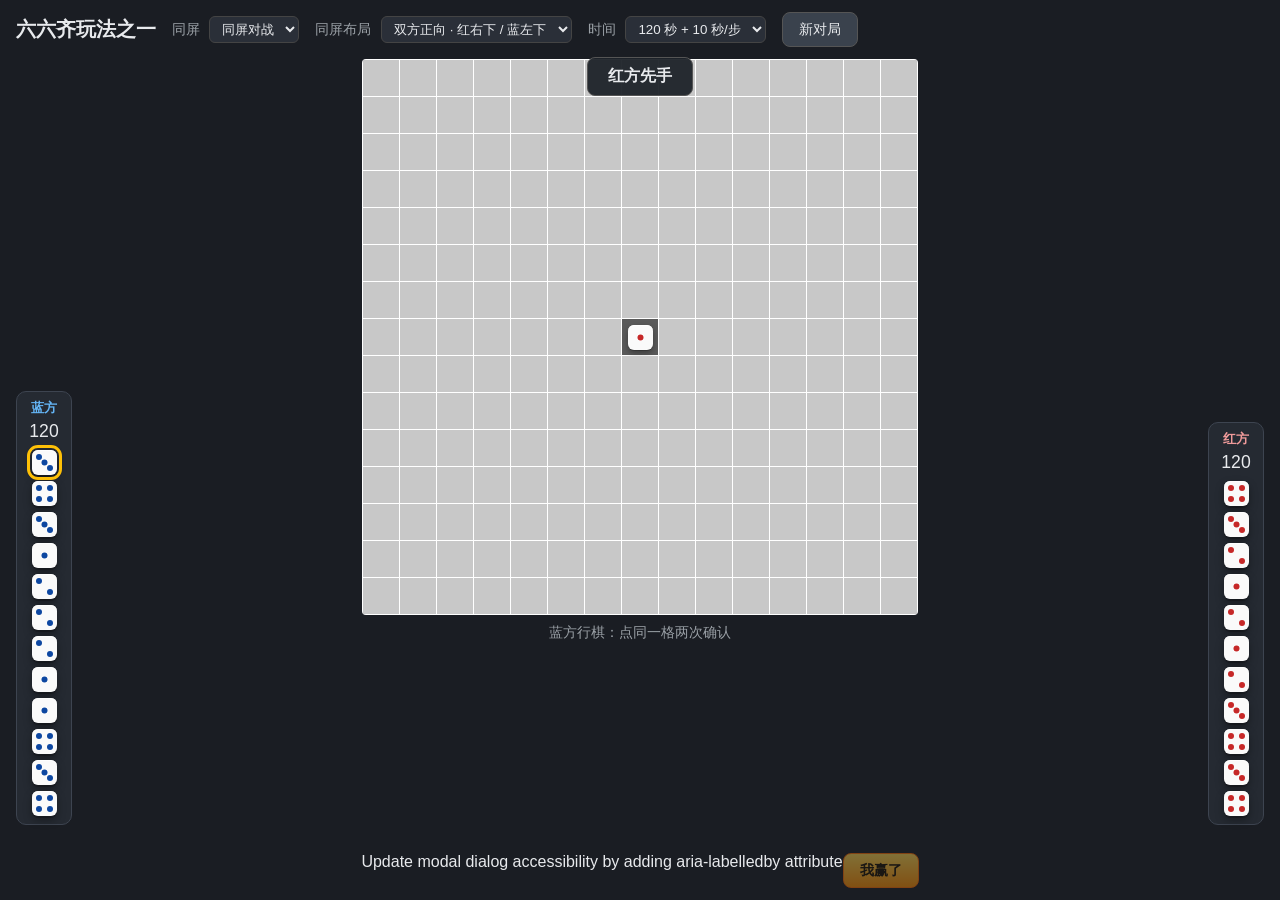
==== commit 2c2f8308: "更新" ====
--- a/index.html
+++ b/index.html
@@ -3,13 +3,13 @@
 <head>
   <meta charset="UTF-8" />
   <meta name="viewport" content="width=device-width, initial-scale=1" />
-  <title>双人对战策略棋 · 十连胜</title>
+  <title>六六齐玩法之一 · 十连胜</title>
   <link rel="stylesheet" href="css/style.css" />
 </head>
 <body>
   <div id="app" class="app" data-screen-mode="1" data-battle-mode="same">
     <header class="top-bar">
-      <h1 class="title">双人对战策略棋</h1>
+      <h1 class="title">六六齐玩法之一</h1>
       <div class="mode-picks">
         <label>同屏
           <select id="battleMode">
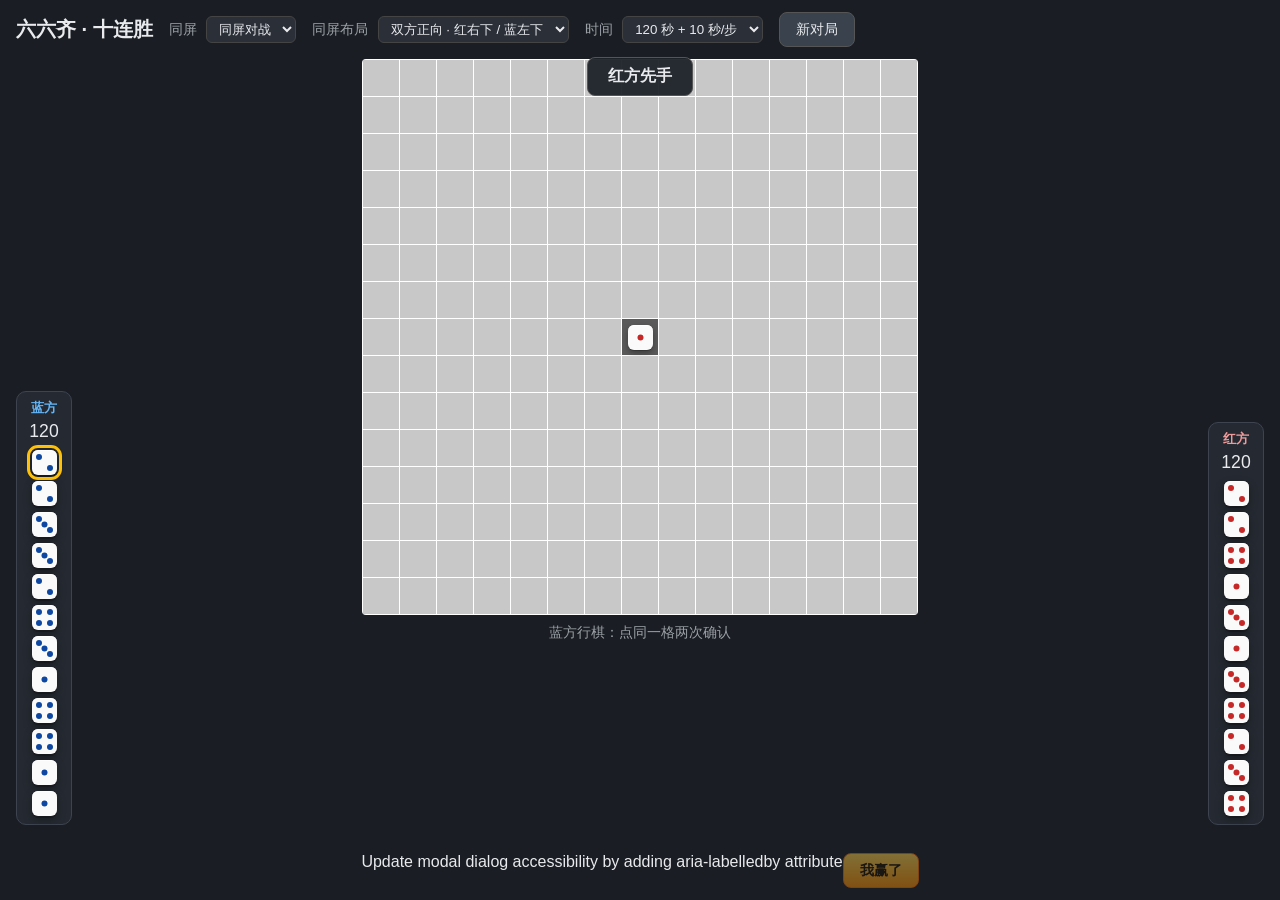
==== commit c55957d3: "更新" ====
--- a/index.html
+++ b/index.html
@@ -3,13 +3,13 @@
 <head>
   <meta charset="UTF-8" />
   <meta name="viewport" content="width=device-width, initial-scale=1" />
-  <title>六六齐玩法之一 · 十连胜</title>
+  <title>六六齐 · 十连胜</title>
   <link rel="stylesheet" href="css/style.css" />
 </head>
 <body>
   <div id="app" class="app" data-screen-mode="1" data-battle-mode="same">
     <header class="top-bar">
-      <h1 class="title">六六齐玩法之一</h1>
+      <h1 class="title">六六齐 · 十连胜</h1>
       <div class="mode-picks">
         <label>同屏
           <select id="battleMode">
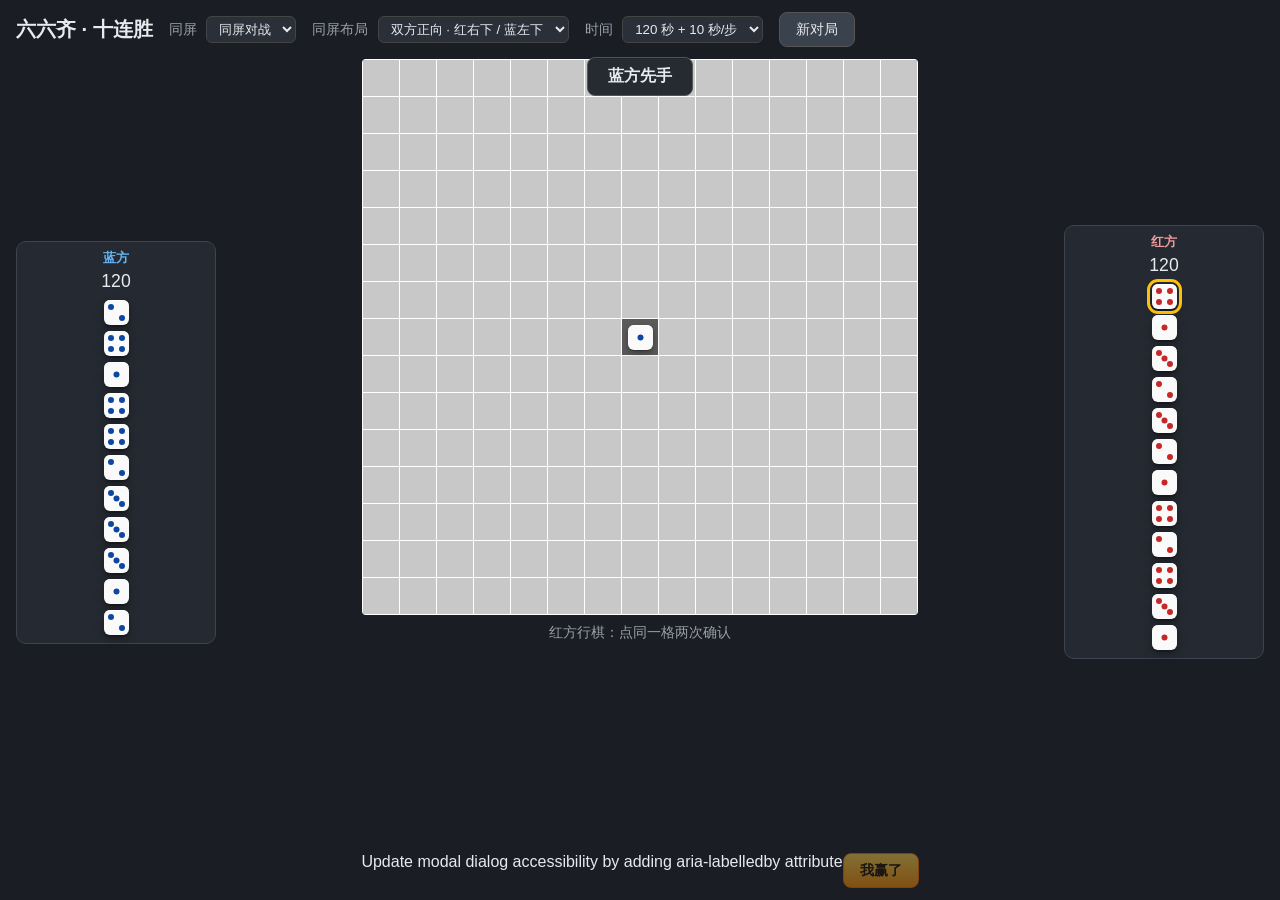
==== commit a1f3ecec: "更新游戏" ====
--- a/index.html
+++ b/index.html
@@ -37,7 +37,26 @@
         <button type="button" id="btnNewGame" class="btn">新对局</button>
       </div>
     </header>
-
+<!-- 微信遮罩层开始 -->
+<div id="wechat-tip" class="wechat-tip">
+  <div class="wechat-tip-content">
+    <!-- 这里的箭头符号可以直接用，也可以替换成图片 -->
+    <div class="wechat-arrow">↗️</div>
+    <h2>请使用浏览器打开</h2>
+    <p>为了获得最佳体验，请勿在微信内直接访问</p>
+    <p>请点击右上角 <strong>...</strong> 选择 <strong>在浏览器打开</strong></p>
+  </div>
+</div>
+<!-- 微信遮罩层结束 -->
+<!-- 新增：横屏提示遮罩层 -->
+<div id="landscape-tip" class="landscape-tip">
+  <div class="landscape-content">
+    <div class="rotate-icon">📱</div>
+    <h2>请旋转手机</h2>
+    <p>为了获得最佳体验，请使用横屏模式</p>
+  </div>
+</div>
+<!-- 你的游戏主代码 (保持原有的结构不变) -->
     <div class="game-wrap">
       <aside class="panel panel--blue" id="panelBlue" data-player="blue">
         <div class="panel-head">
--- a/css/style.css
+++ b/css/style.css
@@ -55,7 +55,7 @@
   flex: 1;
   display: flex;
   flex-direction: row;
-  align-items: stretch;
+  align-items: center/*原来为：stretch*/;
   justify-content: center;
   gap: 1rem;
   min-height: 0;
@@ -68,15 +68,19 @@
   align-items: stretch;
   justify-items: center;
 }
-.app[data-battle-mode="same"][data-screen-mode="1"] #panelBlue { grid-area: blue; align-self: end; justify-self: start; }
+.app[data-battle-mode="same"][data-screen-mode="1"] #panelBlue { grid-area: blue; align-self: center; justify-self: start; }
 .app[data-battle-mode="same"][data-screen-mode="1"] .board-wrap { grid-area: board; }
-.app[data-battle-mode="same"][data-screen-mode="1"] #panelRed { grid-area: red; align-self: end; justify-self: end; }
+.app[data-battle-mode="same"][data-screen-mode="1"] #panelRed { grid-area: red; align-self: center; justify-self: end; }
 .app[data-battle-mode="same"][data-screen-mode="1"] .bottom-bar { grid-area: bottom; justify-self: center; }
 .app[data-battle-mode="same"][data-screen-mode="2"] #panelBlue {
   transform: rotate(180deg);
   transform-origin: center center;
 }
-.app[data-battle-mode="same"][data-screen-mode="2"] #panelBlue .queue { flex-direction: column-reverse; }
+.app[data-battle-mode="same"][data-screen-mode="2"] #panelBlue .queue { flex-direction: column-reverse; /* 让每个棋子也旋转180度，保证图案方向正确 */
+  transform: rotate(180deg);
+  /* 调整间距和对齐，避免旋转后错位 */
+  gap: 6px;
+  align-items: center;}
 .app[data-battle-mode="dual"] .bottom-bar {
   position: fixed;
   bottom: 0.75rem;
@@ -92,6 +96,13 @@
   border-radius: 10px;
   background: #252a32;
   border: 1px solid #3d4450;
+  /* 确保没有 height: 100% 或者 height: 100vh */
+  height: auto; 
+  
+  /* 保持宽度固定 */
+  width: 200px; /* 或者 flex: 0 0 200px */
+  
+  
 }
 .panel-head { display: flex; flex-direction: column; align-items: center; gap: 0.25rem; margin-bottom: 0.5rem; font-size: 0.8rem; }
 .player-name { font-weight: 600; }
@@ -208,3 +219,119 @@
   :root { --cell-size: 28px; }
   .game-wrap { flex-wrap: wrap; }
 }
+/* --- 新增代码开始 --- */
+
+/* 微信提示遮罩层样式 */
+.wechat-tip {
+  position: fixed;
+  top: 0;
+  left: 0;
+  width: 100%;
+  height: 100%;
+  background-color: rgba(0, 0, 0, 0.85); /* 半透明黑色背景 */
+  z-index: 9999; /* 确保层级最高，盖住所有内容 */
+  display: block;             /* ✅ 改为普通块级元素 */
+  padding-top: 20vh;         /* ✅ 添加顶部内边距，将内容推下去一点 */
+  text-align: center;        /* ✅ 让内容水平居中 */
+  color: #fff;
+  font-family: -apple-system, BlinkMacSystemFont, "Segoe UI", Roboto, sans-serif;
+}
+
+.wechat-tip-content {
+  text-align: center;
+  padding: 20px;
+  max-width: 80%;
+}
+
+.wechat-arrow {
+  font-size: 50px;
+  margin-bottom: 20px;
+  animation: bounce 1.5s infinite; /* 简单的跳动动画 */
+}
+
+.wechat-tip h2 {
+  margin: 10px 0;
+  font-size: 24px;
+  color: #ff9900; /* 醒目的橙色 */
+}
+
+.wechat-tip p {
+  font-size: 16px;
+  line-height: 1.6;
+  color: #ddd;
+}
+
+.wechat-tip strong {
+  color: #fff;
+  font-weight: bold;
+}
+
+/* 简单的上下跳动动画 */
+@keyframes bounce {
+  0%, 100% { transform: translateY(0); }
+  50% { transform: translateY(-10px); }
+}
+
+/* 横屏提示遮罩层基础样式 (默认隐藏) */
+.landscape-tip {
+  display: none; /* 默认不显示 */
+  position: fixed;
+  top: 0;
+  left: 0;
+  width: 100%;
+  height: 100%;
+  background-color: #000; /* 黑色背景 */
+  z-index: 10000; /* 层级最高，盖住微信提示层 */
+  justify-content: center;
+  align-items: center;
+  color: #fff;
+  text-align: center;
+}
+
+/* 横屏提示遮罩层内容区域 */
+.landscape-content {
+  text-align: center;
+  /* 关键：增加内边距，让内容区域更大更突出 */
+  padding: 40px; 
+}
+
+/* 旋转图标 (箭头) */
+.landscape-content .rotate-icon {
+  font-size: 150px; /* 放大箭头图标，从 100px 调整为 150px */
+  margin-bottom: 40px; /* 增加间距，从 30px 调整为 40px */
+  animation: rotate-phone 2s infinite linear; 
+  display: block; /* 确保图标独占一行，居中 */
+}
+
+/* 标题文字 */
+.landscape-content h2 {
+  font-size: 48px; /* 放大标题字体，从 32px 调整为 48px */
+  margin: 20px 0; /* 调整间距，从 15px 调整为 20px */
+  color: #ff9900; /* 保持醒目的颜色 */
+}
+
+/* 提示文字 */
+.landscape-content p {
+  font-size: 28px; /* 放大提示文字，从 20px 调整为 28px */
+  line-height: 1.8; /* 增加行高，提升可读性 */
+  color: #ddd; /* 保持文字颜色 */
+  margin: 15px 0; /* 调整间距，从 10px 调整为 15px */
+  max-width: 80%; /* 限制文字宽度，避免过长 */
+  margin-left: auto;
+  margin-right: auto;
+}
+
+@keyframes rotate-phone {
+  0% { transform: rotate(0deg); }
+  25% { transform: rotate(-90deg); }
+  50% { transform: rotate(-90deg); }
+  75% { transform: rotate(0deg); }
+  100% { transform: rotate(0deg); }
+}
+
+/* --- 关键代码：仅在竖屏模式下显示该遮罩 --- */
+@media screen and (orientation: portrait) {
+  .landscape-tip {
+    display: flex; /* 竖屏时强制显示 */
+  }
+}
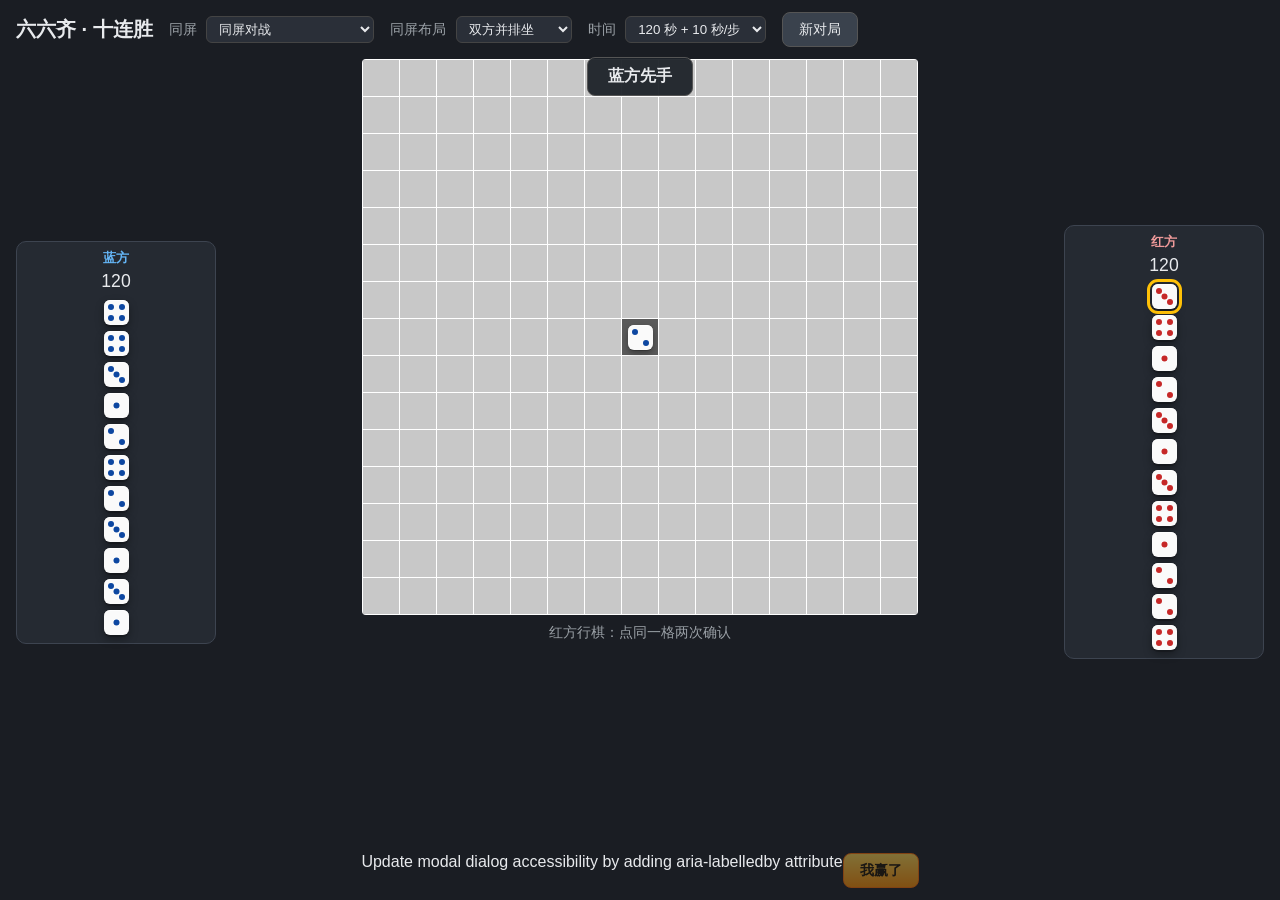
==== commit b324c5aa: "更新游戏" ====
--- a/index.html
+++ b/index.html
@@ -14,13 +14,13 @@
         <label>同屏
           <select id="battleMode">
             <option value="same">同屏对战</option>
-            <option value="dual">双机对战</option>
+            <option value="dual">双机对战（暂未实现）</option>
           </select>
         </label>
         <label class="same-only">同屏布局
           <select id="screenMode">
-            <option value="1">双方正向 · 红右下 / 蓝左下</option>
-            <option value="2">蓝方旋转 180°</option>
+            <option value="1">双方并排坐</option>
+            <option value="2">双方面对面坐</option>
           </select>
         </label>
         <label>时间
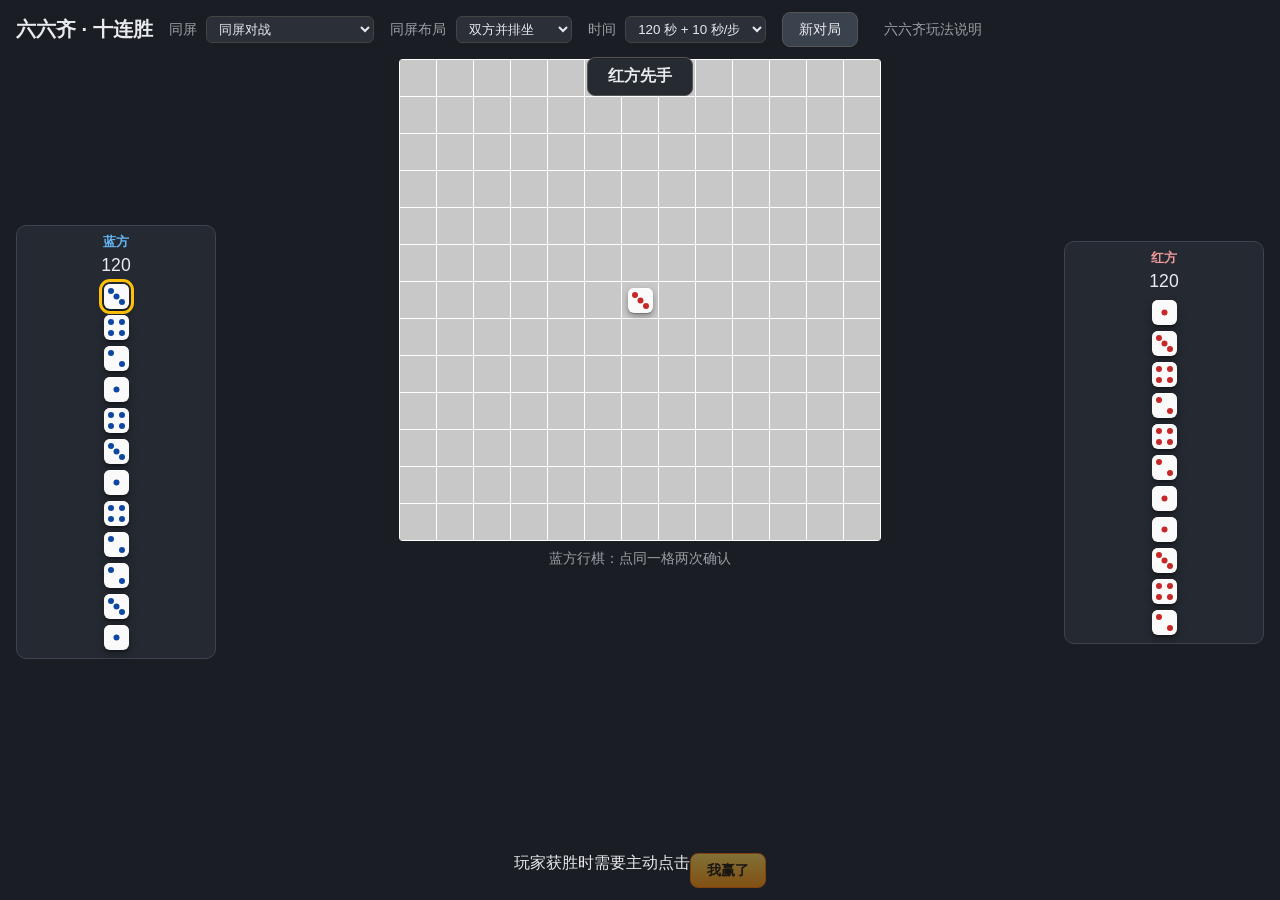
==== commit 4ff83701: "更新游戏" ====
--- a/index.html
+++ b/index.html
@@ -35,16 +35,33 @@
           <input type="number" id="incSec" min="0" max="120" value="10" /> 秒/步
         </span>
         <button type="button" id="btnNewGame" class="btn">新对局</button>
-      </div>
-    </header>
+      <!-- 新增玩法说明链接 -->
+ <a href="https://mp.weixin.qq.com/mp/appmsgalbum?action=getalbum&__biz=MjM5NzY0Nzg5Mg==&scene=1&album_id=4366616666248052758&count=3#wechat_redirect" 
+ target="_blank" 
+ style="color: #9aa0a6; font-size: 0.875rem; text-decoration: none; margin-left: 10px;"
+ title="六六齐玩法说明">六六齐玩法说明</a>
+ <!--ref="./rule/index.html" style="display:inline-block; padding:12px 20px; background:#c7000b; color:#fff; border-radius:10px; text-decoration:none; margin:10px 0; font-size:16px;">
+  📖 六六齐玩法说明
+  </a>-->
+ </div>
+</header>
+
 <!-- 微信遮罩层开始 -->
 <div id="wechat-tip" class="wechat-tip">
   <div class="wechat-tip-content">
     <!-- 这里的箭头符号可以直接用，也可以替换成图片 -->
     <div class="wechat-arrow">↗️</div>
     <h2>请使用浏览器打开</h2>
-    <p>为了获得最佳体验，请勿在微信内直接访问</p>
+    <p>啦啦好温馨提示<br>为了获得最佳体验，请勿在微信内直接访问</p>
     <p>请点击右上角 <strong>...</strong> 选择 <strong>在浏览器打开</strong></p>
+  <!-- 新增底部图片和文字 -->
+  <div class="wechat-bottom-info">
+    <img src="./lalahao.jpg" alt="六六齐十一种玩法说明及购买链接" 
+         style="width: 150px; height: 150px; margin: 20px auto; display: block; border-radius: 8px;">
+    <p style="font-size: 14px; color: #ccc; text-align: center; margin-top: 10px;">
+      六六齐十一种玩法说明及购买链接<br>按住图片即可进入公众号查看
+    </p>
+  </div>
   </div>
 </div>
 <!-- 微信遮罩层结束 -->
@@ -53,7 +70,14 @@
   <div class="landscape-content">
     <div class="rotate-icon">📱</div>
     <h2>请旋转手机</h2>
-    <p>为了获得最佳体验，请使用横屏模式</p>
+    <p>啦啦好温馨提示<br>为了获得最佳体验，请使用横屏模式</p>
+    <div class="wechat-bottom-info">
+      <img src="./lalahao.jpg" alt="六六齐十一种玩法说明及购买链接" 
+           style="width: 150px; height: 150px; margin: 20px auto; display: block; border-radius: 8px;">
+      <p style="font-size: 14px; color: #ccc; text-align: center; margin-top: 10px;">
+        六六齐十一种玩法说明及购买链接<br>保存图片微信扫一扫即可查看
+      </p>
+    </div>
   </div>
 </div>
 <!-- 你的游戏主代码 (保持原有的结构不变) -->
@@ -68,7 +92,7 @@
 
       <main class="board-wrap">
         <div id="firstPlayerBanner" class="banner hidden" role="status"></div>
-        <div id="board" class="board" aria-label="15 乘 15 棋盘"></div>
+        <div id="board" class="board" aria-label="13 乘 13 棋盘"></div>
         <p class="hint" id="statusText">准备开始：点击「新对局」</p>
       </main>
 
@@ -82,7 +106,7 @@
     </div>
 
     <footer class="bottom-bar">
-Update modal dialog accessibility by adding aria-labelledby attribute      <button type="button" id="btnClaimWin" class="btn btn--gold" disabled>我赢了</button>
+玩家获胜时需要主动点击      <button type="button" id="btnClaimWin" class="btn btn--gold" disabled>我赢了</button>
     </footer>
   </div>
 
--- a/css/style.css
+++ b/css/style.css
@@ -155,8 +155,8 @@
 .banner.hidden { display: none; }
 .board {
   display: grid;
-  grid-template-columns: repeat(15, var(--cell-size));
-  grid-template-rows: repeat(15, var(--cell-size));
+  grid-template-columns: repeat(13, var(--cell-size));
+  grid-template-rows: repeat(13, var(--cell-size));
   gap: 1px;
   background: var(--grid-line);
   padding: 1px;
@@ -175,7 +175,7 @@
 .cell > .piece {
   flex-shrink: 0;
 }
-.cell--start { background: var(--cell-start); }
+ .cell--start { background: var(--board-bg); }
 .cell--preview { outline: 2px dashed rgba(255, 255, 255, 0.5); outline-offset: -2px; }
 .cell--invalid { cursor: not-allowed; }
 .piece--on-board {
